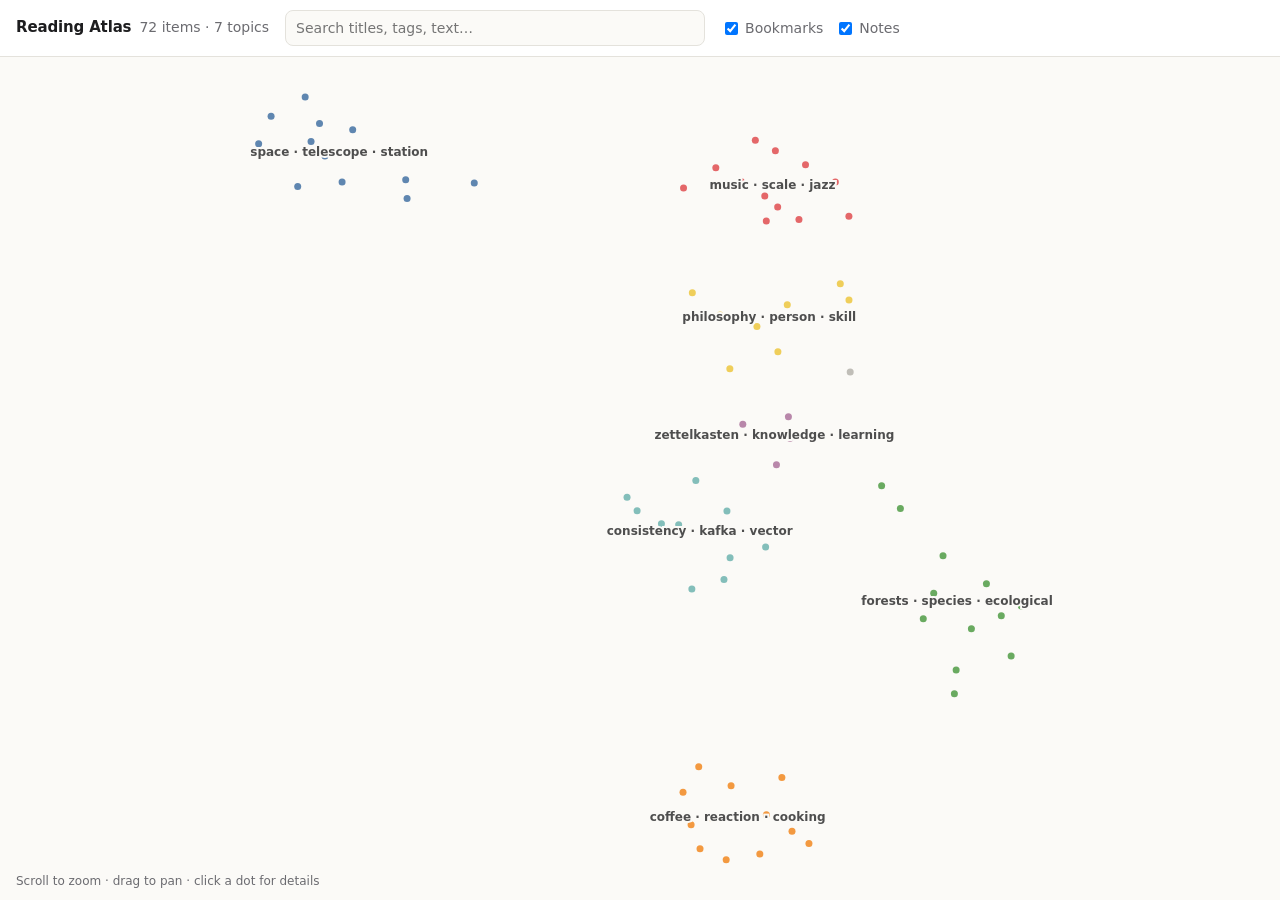
==== web/index.html @ d2f4861c "Reading Atlas v0.1: semantic map of bookmarks and notes Ingest browser bookmark exports and Markdown" ====
<!doctype html>
<html lang="en">
<head>
  <meta charset="utf-8" />
  <meta name="viewport" content="width=device-width, initial-scale=1" />
  <title>Reading Atlas</title>
  <meta name="description" content="A semantic map of bookmarks and notes: similar ideas sit close together." />
  <link rel="stylesheet" href="style.css" />
</head>
<body>
  <header class="bar">
    <div class="brand">
      <strong>Reading Atlas</strong>
      <span id="count" class="muted"></span>
    </div>
    <input id="search" type="search" placeholder="Search titles, tags, text…" autocomplete="off" />
    <div class="filters" role="group" aria-label="Source filter">
      <label><input type="checkbox" value="bookmark" checked /> Bookmarks</label>
      <label><input type="checkbox" value="note" checked /> Notes</label>
    </div>
  </header>

  <main>
    <canvas id="map" aria-label="Semantic map of documents"></canvas>
    <div id="tooltip" hidden></div>
    <aside id="panel" hidden>
      <button id="close" aria-label="Close details">×</button>
      <div id="detail"></div>
    </aside>
    <p class="hint muted">Scroll to zoom · drag to pan · click a dot for details</p>
  </main>

  <script src="app.js"></script>
</body>
</html>
---- web/style.css ----
:root {
  --bg: #fbfaf7;
  --surface: #ffffff;
  --text: #1d1d1f;
  --muted: #6b6b70;
  --border: #e4e2dc;
  --accent: #2f6fde;
  --label: rgba(29, 29, 31, 0.78);
  --noise: #b9b7b0;
  color-scheme: light;
}
@media (prefers-color-scheme: dark) {
  :root:not([data-theme="light"]) {
    --bg: #111214;
    --surface: #1b1c1f;
    --text: #ececef;
    --muted: #9a9aa2;
    --border: #2c2d31;
    --accent: #6b9cff;
    --label: rgba(236, 236, 239, 0.82);
    --noise: #4a4b50;
    color-scheme: dark;
  }
}

* { box-sizing: border-box; }
html, body { margin: 0; height: 100%; }
body {
  background: var(--bg);
  color: var(--text);
  font: 14px/1.45 ui-sans-serif, system-ui, -apple-system, "Segoe UI", sans-serif;
  display: flex;
  flex-direction: column;
}
.muted { color: var(--muted); }

.bar {
  display: flex;
  align-items: center;
  gap: 16px;
  padding: 10px 16px;
  border-bottom: 1px solid var(--border);
  background: var(--surface);
  flex-wrap: wrap;
}
.brand { display: flex; gap: 8px; align-items: baseline; }
.brand strong { font-size: 15px; letter-spacing: -0.01em; }
#search {
  flex: 1 1 220px;
  max-width: 420px;
  padding: 7px 10px;
  border: 1px solid var(--border);
  border-radius: 8px;
  background: var(--bg);
  color: var(--text);
  font: inherit;
}
#search:focus { outline: 2px solid var(--accent); outline-offset: -1px; }
.filters { display: flex; gap: 12px; color: var(--muted); }
.filters label { display: flex; gap: 4px; align-items: center; cursor: pointer; }

main { position: relative; flex: 1; min-height: 0; overflow: hidden; }
#map { width: 100%; height: 100%; display: block; cursor: grab; touch-action: none; }
#map.dragging { cursor: grabbing; }

#tooltip {
  position: absolute;
  pointer-events: none;
  max-width: 280px;
  padding: 6px 9px;
  border-radius: 6px;
  background: var(--surface);
  border: 1px solid var(--border);
  box-shadow: 0 4px 14px rgba(0, 0, 0, 0.12);
  font-size: 13px;
}

#panel {
  position: absolute;
  top: 12px;
  right: 12px;
  bottom: 12px;
  width: min(360px, calc(100% - 24px));
  overflow-y: auto;
  padding: 18px 18px 22px;
  background: var(--surface);
  border: 1px solid var(--border);
  border-radius: 12px;
  box-shadow: 0 10px 30px rgba(0, 0, 0, 0.14);
}
#close {
  position: absolute;
  top: 8px;
  right: 10px;
  border: 0;
  background: none;
  color: var(--muted);
  font-size: 22px;
  cursor: pointer;
}
#detail h2 { font-size: 17px; margin: 0 28px 6px 0; line-height: 1.3; }
#detail .meta { font-size: 12px; margin-bottom: 10px; }
#detail .chip {
  display: inline-block;
  padding: 1px 7px;
  margin: 0 4px 4px 0;
  border-radius: 999px;
  border: 1px solid var(--border);
  font-size: 12px;
  color: var(--muted);
}
#detail p { margin: 10px 0; }
#detail a { color: var(--accent); }
#detail h3 { font-size: 12px; text-transform: uppercase; letter-spacing: 0.06em; color: var(--muted); margin: 18px 0 6px; }
#detail ul { list-style: none; padding: 0; margin: 0; }
#detail li button {
  all: unset;
  display: block;
  width: 100%;
  padding: 6px 0;
  border-top: 1px solid var(--border);
  cursor: pointer;
}
#detail li button:hover { color: var(--accent); }

.hint { position: absolute; left: 16px; bottom: 10px; margin: 0; font-size: 12px; pointer-events: none; }

@media (max-width: 600px) {
  .bar { gap: 10px; }
  #search { max-width: none; order: 3; flex-basis: 100%; }
  #panel { top: auto; height: 55%; }
  .hint { display: none; }
}
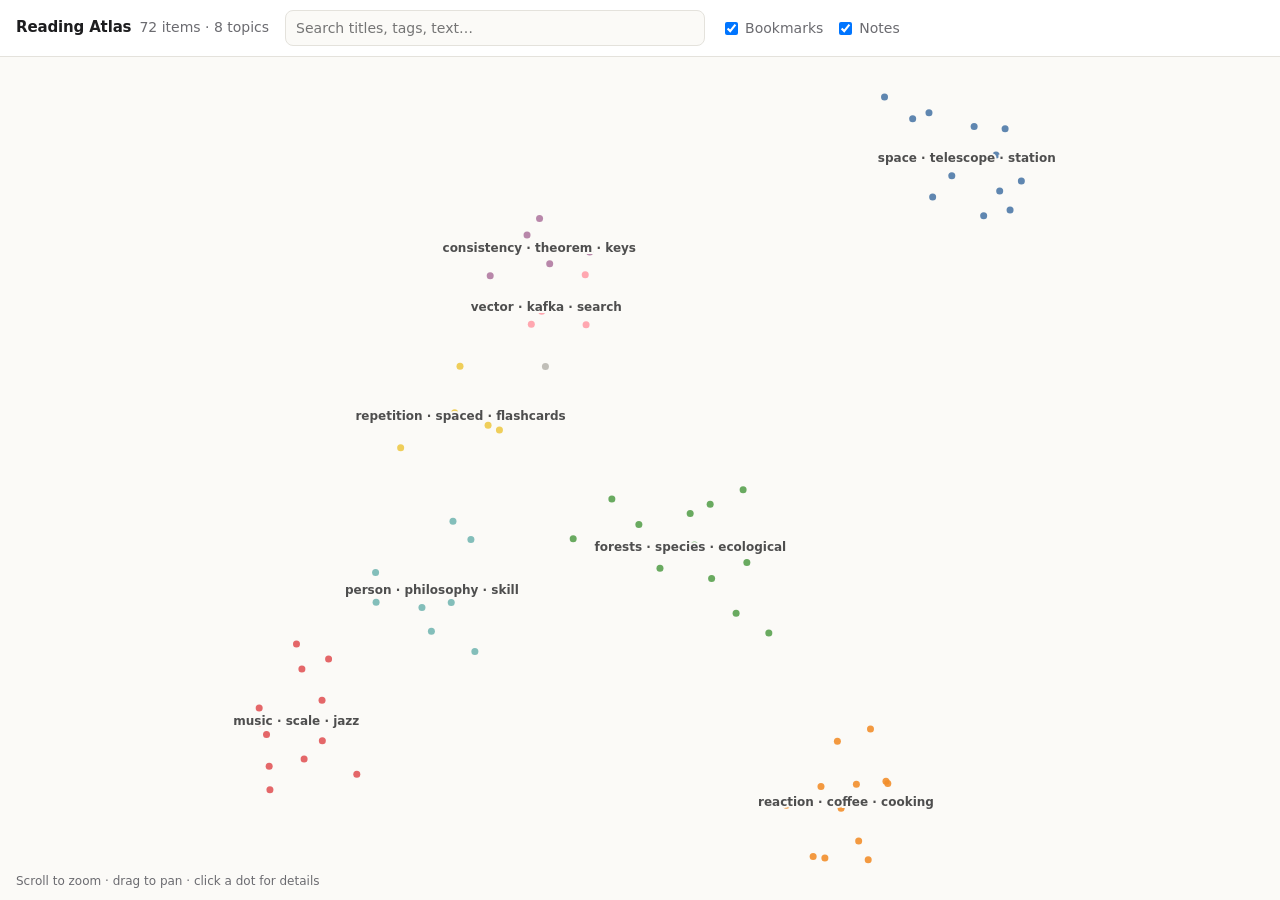
==== commit f2f76038: "Bust browser cache for viewer assets on deploy GitHub Pages serves files with a 10-minute max-age, s" ====
--- a/web/index.html
+++ b/web/index.html
@@ -5,7 +5,7 @@
   <meta name="viewport" content="width=device-width, initial-scale=1" />
   <title>Reading Atlas</title>
   <meta name="description" content="A semantic map of bookmarks and notes: similar ideas sit close together." />
-  <link rel="stylesheet" href="style.css" />
+  <link rel="stylesheet" href="style.css?v=0.1.1" />
 </head>
 <body>
   <header class="bar">
@@ -30,6 +30,6 @@
     <p class="hint muted">Scroll to zoom · drag to pan · click a dot for details</p>
   </main>
 
-  <script src="app.js"></script>
+  <script src="app.js?v=0.1.1"></script>
 </body>
 </html>
